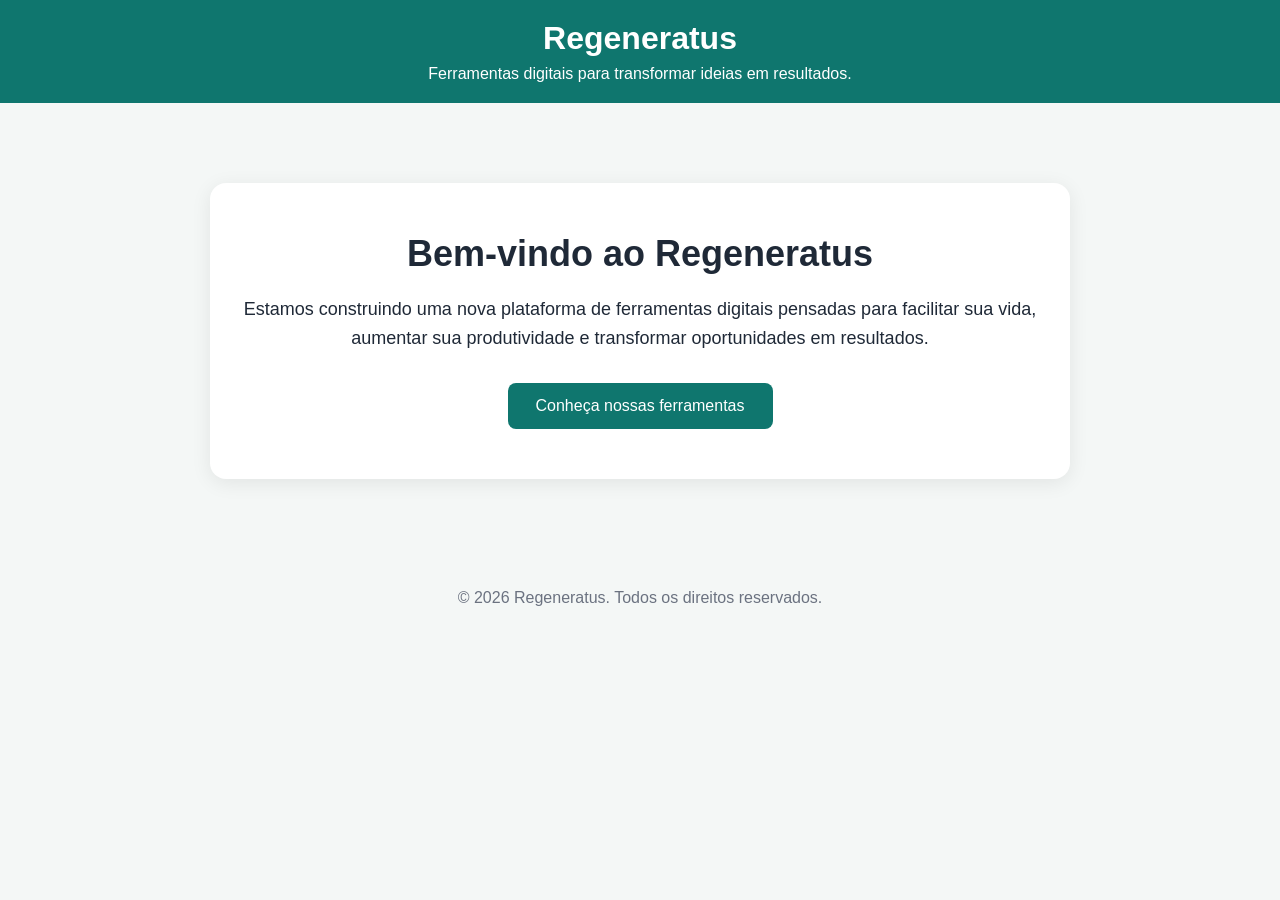
==== index.html @ d8bd9f59 "atualizando style atualizando style" ====
<!DOCTYPE html>
<html lang="pt-BR">
<head>
  <meta charset="UTF-8">
  <meta name="viewport" content="width=device-width, initial-scale=1.0">
  <title>Regeneratus</title>
  <link rel="stylesheet" href="css/style.css">
</head>

<body>
  <header>
    <h1>Regeneratus</h1>
    <p>Ferramentas digitais para transformar ideias em resultados.</p>
  </header>

  <main>
    <section class="hero">
      <h2>Bem-vindo ao Regeneratus</h2>

      <p>
        Estamos construindo uma nova plataforma de ferramentas digitais
        pensadas para facilitar sua vida, aumentar sua produtividade
        e transformar oportunidades em resultados.
      </p>

      <a href="#" class="button">Conheça nossas ferramentas</a>
    </section>
  </main>

  <footer>
    © 2026 Regeneratus. Todos os direitos reservados.
  </footer>
  
  <script src="js/app.js"></script>
</body>
</html>
---- css/style.css ----
* {
      margin: 0;
      padding: 0;
      box-sizing: border-box;
    }

    body {
      font-family: Arial, sans-serif;
      background: #f4f7f6;
      color: #1f2937;
    }

    header {
      background: #0f766e;
      color: white;
      padding: 20px;
      text-align: center;
    }

    header h1 {
      font-size: 32px;
    }

    header p {
      margin-top: 8px;
      font-size: 16px;
    }

    main {
      max-width: 900px;
      margin: 60px auto;
      padding: 20px;
      text-align: center;
    }

    .hero {
      background: white;
      padding: 50px 30px;
      border-radius: 16px;
      box-shadow: 0 4px 20px rgba(0, 0, 0, 0.08);
    }

    .hero h2 {
      font-size: 36px;
      margin-bottom: 20px;
    }

    .hero p {
      font-size: 18px;
      line-height: 1.6;
      margin-bottom: 30px;
    }

    .button {
      display: inline-block;
      background: #0f766e;
      color: white;
      text-decoration: none;
      padding: 14px 28px;
      border-radius: 8px;
      font-size: 16px;
    }

    .button:hover {
      background: #115e59;
    }

    footer {
      text-align: center;
      padding: 30px;
      color: #6b7280;
    }
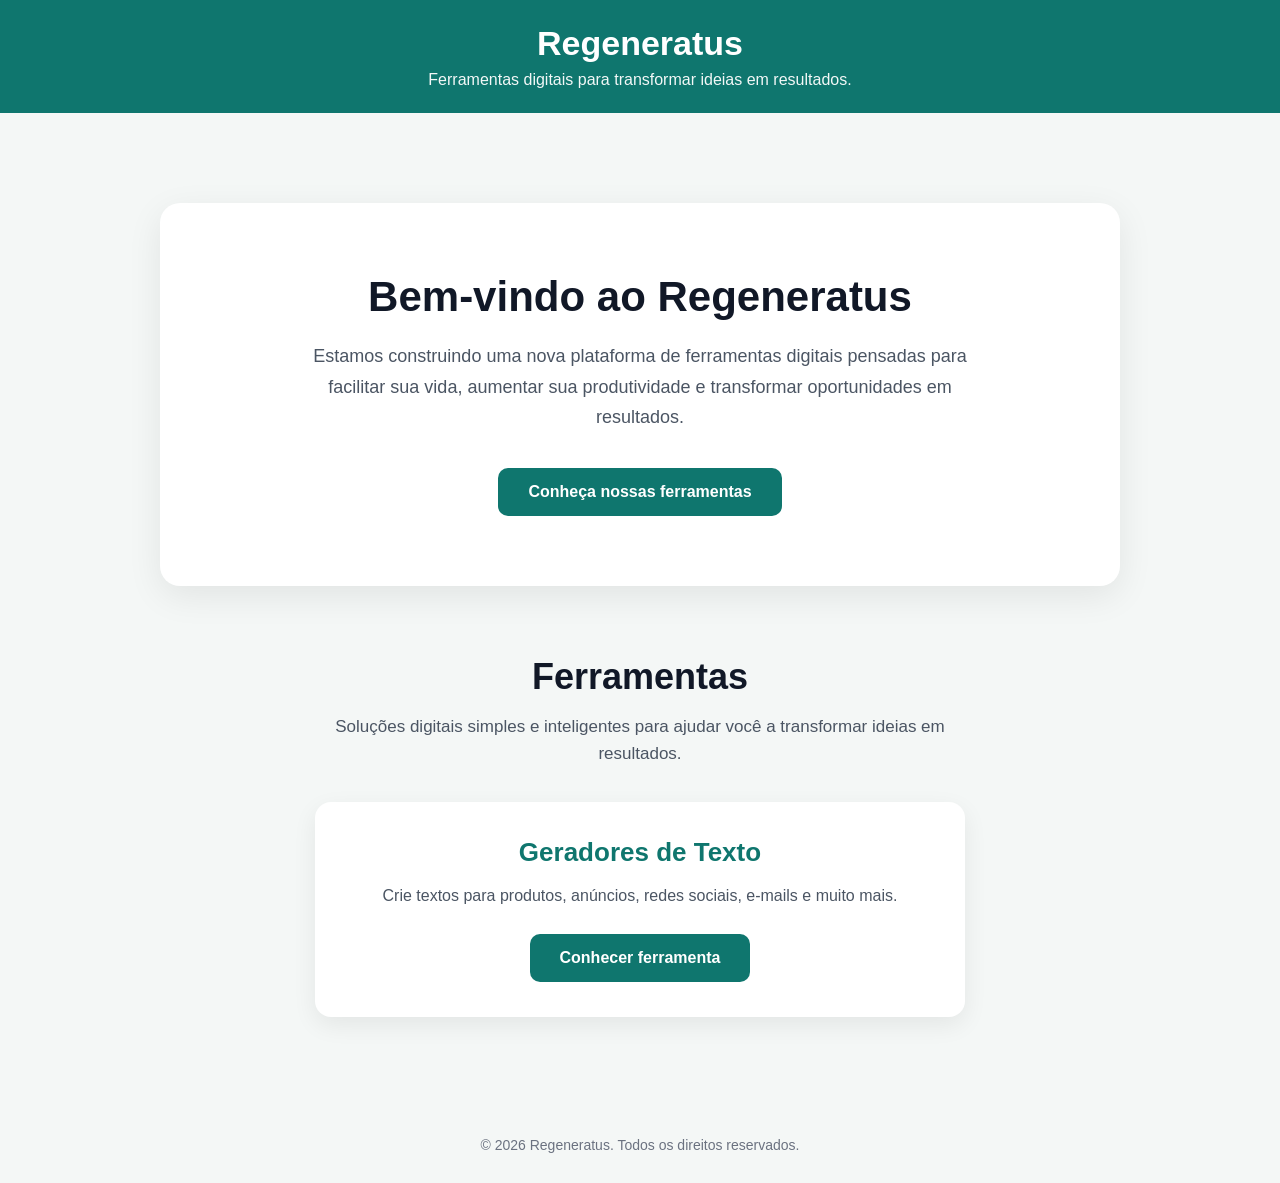
==== commit 45d3759f: "criado sessão ferramentas criado sessão ferramentas" ====
--- a/index.html
+++ b/index.html
@@ -25,6 +25,25 @@
 
       <a href="#" class="button">Conheça nossas ferramentas</a>
     </section>
+    <section class="tools">
+      <h2>Ferramentas</h2>
+
+      <p>
+        Soluções digitais simples e inteligentes para ajudar você
+        a transformar ideias em resultados.
+      </p>
+
+      <div class="tool-card">
+        <h3>Geradores de Texto</h3>
+
+        <p>
+          Crie textos para produtos, anúncios, redes sociais,
+          e-mails e muito mais.
+        </p>
+
+        <a href="#" class="button">Conhecer ferramenta</a>
+      </div>
+</section>
   </main>
 
   <footer>
--- a/css/style.css
+++ b/css/style.css
@@ -1,72 +1,135 @@
-    * {
-      margin: 0;
-      padding: 0;
-      box-sizing: border-box;
-    }
+* {
+  margin: 0;
+  padding: 0;
+  box-sizing: border-box;
+}
 
-    body {
-      font-family: Arial, sans-serif;
-      background: #f4f7f6;
-      color: #1f2937;
-    }
+body {
+  font-family: Arial, Helvetica, sans-serif;
+  background: #f4f7f6;
+  color: #1f2937;
+  min-height: 100vh;
+}
 
-    header {
-      background: #0f766e;
-      color: white;
-      padding: 20px;
-      text-align: center;
-    }
+header {
+  background: #0f766e;
+  color: white;
+  padding: 24px 20px;
+  text-align: center;
+}
 
-    header h1 {
-      font-size: 32px;
-    }
+header h1 {
+  font-size: 34px;
+  margin-bottom: 8px;
+}
 
-    header p {
-      margin-top: 8px;
-      font-size: 16px;
-    }
+header p {
+  font-size: 16px;
+  opacity: 0.95;
+}
 
-    main {
-      max-width: 900px;
-      margin: 60px auto;
-      padding: 20px;
-      text-align: center;
-    }
+main {
+  max-width: 1000px;
+  margin: 70px auto;
+  padding: 20px;
+}
 
-    .hero {
-      background: white;
-      padding: 50px 30px;
-      border-radius: 16px;
-      box-shadow: 0 4px 20px rgba(0, 0, 0, 0.08);
-    }
+.hero {
+  background: white;
+  padding: 70px 40px;
+  border-radius: 20px;
+  text-align: center;
+  box-shadow: 0 10px 35px rgba(0, 0, 0, 0.08);
+}
 
-    .hero h2 {
-      font-size: 36px;
-      margin-bottom: 20px;
-    }
+.hero h2 {
+  font-size: 42px;
+  margin-bottom: 20px;
+  color: #111827;
+}
 
-    .hero p {
-      font-size: 18px;
-      line-height: 1.6;
-      margin-bottom: 30px;
-    }
+.hero p {
+  max-width: 700px;
+  margin: 0 auto 35px;
+  font-size: 18px;
+  line-height: 1.7;
+  color: #4b5563;
+}
 
-    .button {
-      display: inline-block;
-      background: #0f766e;
-      color: white;
-      text-decoration: none;
-      padding: 14px 28px;
-      border-radius: 8px;
-      font-size: 16px;
-    }
+.button {
+  display: inline-block;
+  background: #0f766e;
+  color: white;
+  text-decoration: none;
+  padding: 15px 30px;
+  border-radius: 10px;
+  font-size: 16px;
+  font-weight: bold;
+  transition: 0.2s ease;
+}
 
-    .button:hover {
-      background: #115e59;
-    }
+.button:hover {
+  background: #115e59;
+  transform: translateY(-2px);
+}
 
-    footer {
-      text-align: center;
-      padding: 30px;
-      color: #6b7280;
-    }+footer {
+  text-align: center;
+  padding: 30px 20px;
+  color: #6b7280;
+  font-size: 14px;
+}
+
+@media (max-width: 600px) {
+  .hero {
+    padding: 50px 25px;
+  }
+
+  .hero h2 {
+    font-size: 32px;
+  }
+
+  .hero p {
+    font-size: 16px;
+  }
+}
+
+.tools {
+  margin-top: 70px;
+  text-align: center;
+}
+
+.tools h2 {
+  font-size: 36px;
+  margin-bottom: 15px;
+  color: #111827;
+}
+
+.tools > p {
+  max-width: 650px;
+  margin: 0 auto 35px;
+  font-size: 17px;
+  line-height: 1.6;
+  color: #4b5563;
+}
+
+.tool-card {
+  max-width: 650px;
+  margin: 0 auto;
+  padding: 35px;
+  background: white;
+  border-radius: 16px;
+  box-shadow: 0 8px 25px rgba(0, 0, 0, 0.07);
+}
+
+.tool-card h3 {
+  font-size: 26px;
+  margin-bottom: 15px;
+  color: #0f766e;
+}
+
+.tool-card p {
+  margin-bottom: 25px;
+  line-height: 1.6;
+  color: #4b5563;
+}
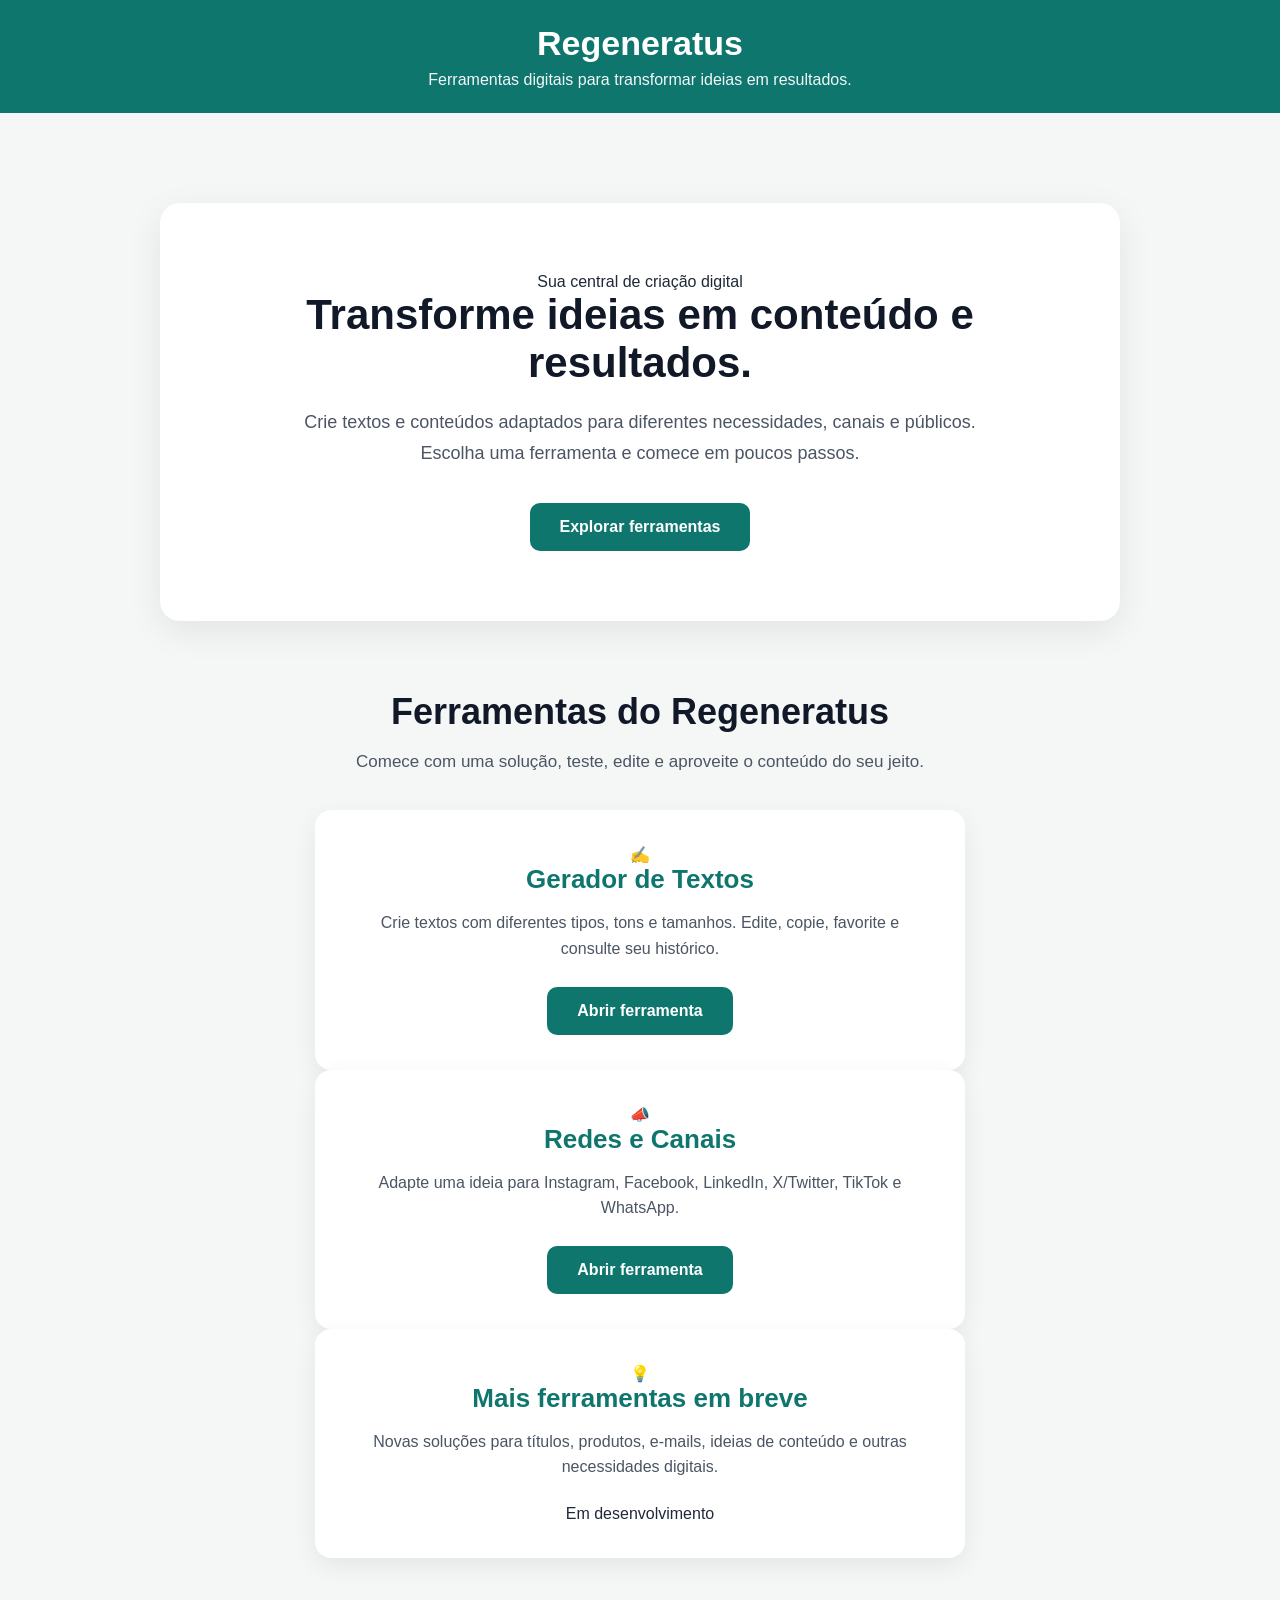
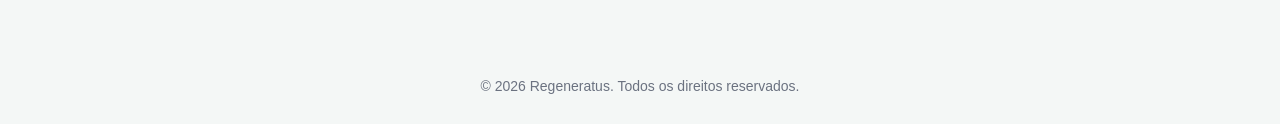
==== commit b18578bb: "Improve Regeneratus home page with tool cards" ====
--- a/index.html
+++ b/index.html
@@ -3,10 +3,9 @@
 <head>
   <meta charset="UTF-8">
   <meta name="viewport" content="width=device-width, initial-scale=1.0">
-  <title>Regeneratus</title>
+  <title>Regeneratus — Ferramentas Digitais</title>
   <link rel="stylesheet" href="css/style.css">
 </head>
-
 <body>
   <header>
     <h1>Regeneratus</h1>
@@ -15,41 +14,46 @@
 
   <main>
     <section class="hero">
-      <h2>Bem-vindo ao Regeneratus</h2>
+      <span class="hero-badge">Sua central de criação digital</span>
+      <h2>Transforme ideias em conteúdo e resultados.</h2>
+      <p>
+        Crie textos e conteúdos adaptados para diferentes necessidades,
+        canais e públicos. Escolha uma ferramenta e comece em poucos passos.
+      </p>
+      <a href="#ferramentas" class="button">Explorar ferramentas</a>
+    </section>
 
-      <p>
-        Estamos construindo uma nova plataforma de ferramentas digitais
-        pensadas para facilitar sua vida, aumentar sua produtividade
-        e transformar oportunidades em resultados.
-      </p>
+    <section class="tools" id="ferramentas">
+      <h2>Ferramentas do Regeneratus</h2>
+      <p>Comece com uma solução, teste, edite e aproveite o conteúdo do seu jeito.</p>
 
-      <a href="#" class="button">Conheça nossas ferramentas</a>
+      <div class="tools-grid">
+        <article class="tool-card">
+          <div class="tool-icon">✍️</div>
+          <h3>Gerador de Textos</h3>
+          <p>Crie textos com diferentes tipos, tons e tamanhos. Edite, copie, favorite e consulte seu histórico.</p>
+          <a href="ferramentas.html" class="button">Abrir ferramenta</a>
+        </article>
+
+        <article class="tool-card">
+          <div class="tool-icon">📣</div>
+          <h3>Redes e Canais</h3>
+          <p>Adapte uma ideia para Instagram, Facebook, LinkedIn, X/Twitter, TikTok e WhatsApp.</p>
+          <a href="redes-canais.html" class="button">Abrir ferramenta</a>
+        </article>
+
+        <article class="tool-card tool-card-coming">
+          <div class="tool-icon">💡</div>
+          <h3>Mais ferramentas em breve</h3>
+          <p>Novas soluções para títulos, produtos, e-mails, ideias de conteúdo e outras necessidades digitais.</p>
+          <span class="coming-soon">Em desenvolvimento</span>
+        </article>
+      </div>
     </section>
-    <section class="tools">
-      <h2>Ferramentas</h2>
-
-      <p>
-        Soluções digitais simples e inteligentes para ajudar você
-        a transformar ideias em resultados.
-      </p>
-
-      <div class="tool-card">
-        <h3>Geradores de Texto</h3>
-
-        <p>
-          Crie textos para produtos, anúncios, redes sociais,
-          e-mails e muito mais.
-        </p>
-
-        <a href="#" class="button">Conhecer ferramenta</a>
-      </div>
-</section>
   </main>
 
   <footer>
     © 2026 Regeneratus. Todos os direitos reservados.
   </footer>
-  
-  <script src="js/app.js"></script>
 </body>
-</html>+</html>
--- a/css/style.css
+++ b/css/style.css
@@ -73,25 +73,17 @@
   transform: translateY(-2px);
 }
 
+.button:disabled {
+  opacity: 0.65;
+  cursor: wait;
+  transform: none;
+}
+
 footer {
   text-align: center;
   padding: 30px 20px;
   color: #6b7280;
   font-size: 14px;
-}
-
-@media (max-width: 600px) {
-  .hero {
-    padding: 50px 25px;
-  }
-
-  .hero h2 {
-    font-size: 32px;
-  }
-
-  .hero p {
-    font-size: 16px;
-  }
 }
 
 .tools {
@@ -132,4 +124,149 @@
   margin-bottom: 25px;
   line-height: 1.6;
   color: #4b5563;
-}+}
+
+.generator {
+  max-width: 750px;
+  margin: 70px auto;
+  padding: 45px;
+  background: white;
+  border-radius: 20px;
+  box-shadow: 0 10px 35px rgba(0, 0, 0, 0.08);
+}
+
+.generator h2 {
+  text-align: center;
+  font-size: 36px;
+  margin-bottom: 12px;
+  color: #111827;
+}
+
+.generator > p {
+  text-align: center;
+  margin-bottom: 35px;
+  color: #4b5563;
+  font-size: 17px;
+}
+
+.generator label {
+  display: block;
+  margin: 20px 0 8px;
+  font-weight: bold;
+  color: #374151;
+}
+
+.generator select,
+.generator textarea {
+  width: 100%;
+  padding: 14px;
+  border: 1px solid #d1d5db;
+  border-radius: 10px;
+  font-family: inherit;
+  font-size: 16px;
+  background: #f9fafb;
+}
+
+.generator select:focus,
+.generator textarea:focus {
+  outline: none;
+  border-color: #0f766e;
+  box-shadow: 0 0 0 3px rgba(15, 118, 110, 0.1);
+}
+
+.generator textarea {
+  resize: vertical;
+  min-height: 130px;
+}
+
+.generator .button {
+  width: 100%;
+  border: none;
+  cursor: pointer;
+  margin-top: 25px;
+}
+
+.result {
+  margin-top: 35px;
+}
+
+.result-card {
+  padding: 28px;
+  background: #f0fdfa;
+  border: 1px solid #ccfbf1;
+  border-left: 5px solid #0f766e;
+  border-radius: 14px;
+  box-shadow: 0 6px 18px rgba(0, 0, 0, 0.05);
+}
+
+.result-card h3 {
+  margin-bottom: 18px;
+  color: #0f766e;
+  font-size: 22px;
+}
+
+.result-card p {
+  line-height: 1.6;
+  color: #4b5563;
+}
+
+.generated-text {
+  padding: 22px;
+  background: white;
+  border: 1px solid #e5e7eb;
+  border-radius: 10px;
+  color: #1f2937;
+  line-height: 1.8;
+  white-space: pre-wrap;
+  text-align: left;
+  box-shadow: inset 0 1px 2px rgba(0, 0, 0, 0.03);
+}
+
+.result-actions {
+  display: flex;
+  gap: 12px;
+  margin-top: 18px;
+}
+
+.result-actions .button {
+  flex: 1;
+  width: auto;
+  margin-top: 0;
+}
+
+.secondary-button {
+  background: white;
+  color: #0f766e;
+  border: 1px solid #0f766e !important;
+}
+
+.secondary-button:hover {
+  background: #f0fdfa;
+}
+
+@media (max-width: 600px) {
+  .hero {
+    padding: 50px 25px;
+  }
+
+  .hero h2 {
+    font-size: 32px;
+  }
+
+  .hero p {
+    font-size: 16px;
+  }
+
+  .generator {
+    padding: 30px 20px;
+    margin: 40px auto;
+  }
+
+  .generator h2 {
+    font-size: 30px;
+  }
+
+  .result-actions {
+    flex-direction: column;
+  }
+}
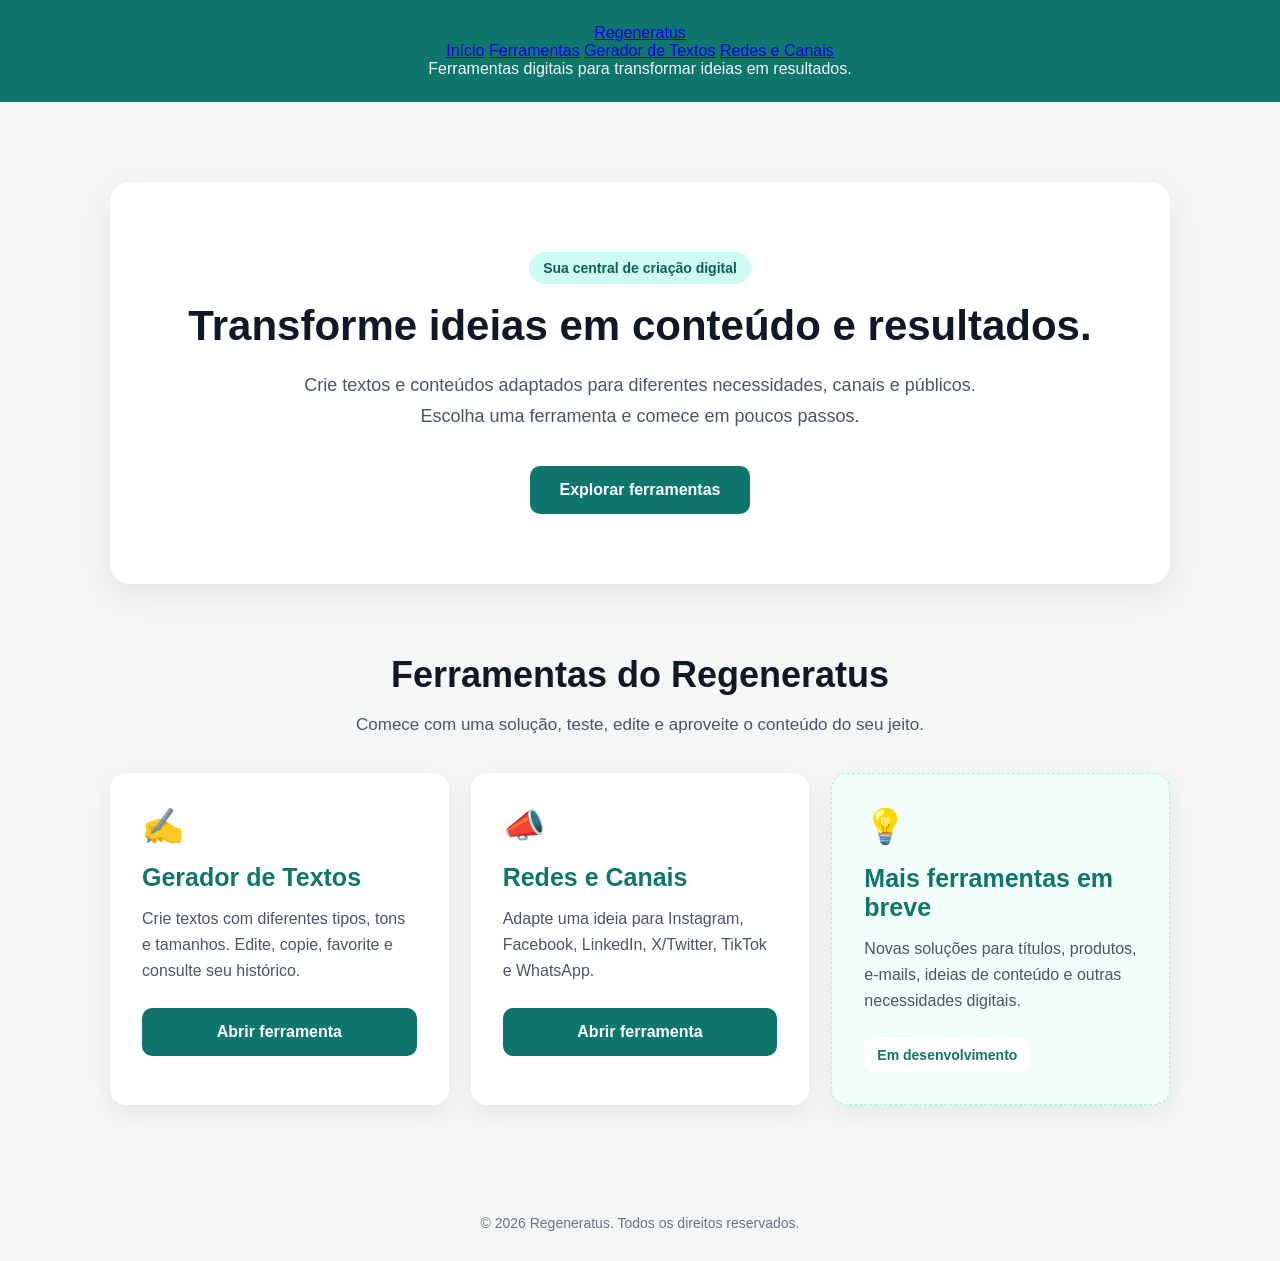
==== commit c5c16020: "Add consistent navigation to homepage" ====
--- a/index.html
+++ b/index.html
@@ -8,7 +8,15 @@
 </head>
 <body>
   <header>
-    <h1>Regeneratus</h1>
+    <div class="site-nav">
+      <a class="brand" href="index.html">Regeneratus</a>
+      <nav aria-label="Navegação principal">
+        <a href="index.html">Início</a>
+        <a href="index.html#ferramentas">Ferramentas</a>
+        <a href="ferramentas.html">Gerador de Textos</a>
+        <a href="redes-canais.html">Redes e Canais</a>
+      </nav>
+    </div>
     <p>Ferramentas digitais para transformar ideias em resultados.</p>
   </header>
 
@@ -16,17 +24,13 @@
     <section class="hero">
       <span class="hero-badge">Sua central de criação digital</span>
       <h2>Transforme ideias em conteúdo e resultados.</h2>
-      <p>
-        Crie textos e conteúdos adaptados para diferentes necessidades,
-        canais e públicos. Escolha uma ferramenta e comece em poucos passos.
-      </p>
+      <p>Crie textos e conteúdos adaptados para diferentes necessidades, canais e públicos. Escolha uma ferramenta e comece em poucos passos.</p>
       <a href="#ferramentas" class="button">Explorar ferramentas</a>
     </section>
 
     <section class="tools" id="ferramentas">
       <h2>Ferramentas do Regeneratus</h2>
       <p>Comece com uma solução, teste, edite e aproveite o conteúdo do seu jeito.</p>
-
       <div class="tools-grid">
         <article class="tool-card">
           <div class="tool-icon">✍️</div>
@@ -34,14 +38,12 @@
           <p>Crie textos com diferentes tipos, tons e tamanhos. Edite, copie, favorite e consulte seu histórico.</p>
           <a href="ferramentas.html" class="button">Abrir ferramenta</a>
         </article>
-
         <article class="tool-card">
           <div class="tool-icon">📣</div>
           <h3>Redes e Canais</h3>
           <p>Adapte uma ideia para Instagram, Facebook, LinkedIn, X/Twitter, TikTok e WhatsApp.</p>
           <a href="redes-canais.html" class="button">Abrir ferramenta</a>
         </article>
-
         <article class="tool-card tool-card-coming">
           <div class="tool-icon">💡</div>
           <h3>Mais ferramentas em breve</h3>
@@ -52,8 +54,6 @@
     </section>
   </main>
 
-  <footer>
-    © 2026 Regeneratus. Todos os direitos reservados.
-  </footer>
+  <footer>© 2026 Regeneratus. Todos os direitos reservados.</footer>
 </body>
 </html>
--- a/css/style.css
+++ b/css/style.css
@@ -1,272 +1,67 @@
-* {
-  margin: 0;
-  padding: 0;
-  box-sizing: border-box;
-}
+* { margin: 0; padding: 0; box-sizing: border-box; }
 
-body {
-  font-family: Arial, Helvetica, sans-serif;
-  background: #f4f7f6;
-  color: #1f2937;
-  min-height: 100vh;
-}
+body { font-family: Arial, Helvetica, sans-serif; background: #f4f7f6; color: #1f2937; min-height: 100vh; }
 
-header {
-  background: #0f766e;
-  color: white;
-  padding: 24px 20px;
-  text-align: center;
-}
+header { background: #0f766e; color: white; padding: 24px 20px; text-align: center; }
+header h1 { font-size: 34px; margin-bottom: 8px; }
+header p { font-size: 16px; opacity: 0.95; }
 
-header h1 {
-  font-size: 34px;
-  margin-bottom: 8px;
-}
+main { max-width: 1100px; margin: 60px auto; padding: 20px; }
 
-header p {
-  font-size: 16px;
-  opacity: 0.95;
-}
+.hero { background: white; padding: 70px 40px; border-radius: 20px; text-align: center; box-shadow: 0 10px 35px rgba(0,0,0,.08); }
+.hero-badge { display: inline-block; margin-bottom: 18px; padding: 8px 14px; border-radius: 999px; background: #ccfbf1; color: #115e59; font-size: 14px; font-weight: bold; }
+.hero h2 { font-size: 42px; margin-bottom: 20px; color: #111827; }
+.hero p { max-width: 700px; margin: 0 auto 35px; font-size: 18px; line-height: 1.7; color: #4b5563; }
 
-main {
-  max-width: 1000px;
-  margin: 70px auto;
-  padding: 20px;
-}
+.button { display: inline-block; background: #0f766e; color: white; text-decoration: none; padding: 15px 30px; border-radius: 10px; font-size: 16px; font-weight: bold; transition: .2s ease; }
+.button:hover { background: #115e59; transform: translateY(-2px); }
+.button:disabled { opacity: .65; cursor: wait; transform: none; }
 
-.hero {
-  background: white;
-  padding: 70px 40px;
-  border-radius: 20px;
-  text-align: center;
-  box-shadow: 0 10px 35px rgba(0, 0, 0, 0.08);
-}
+.tools { margin-top: 70px; text-align: center; }
+.tools h2 { font-size: 36px; margin-bottom: 15px; color: #111827; }
+.tools > p { max-width: 650px; margin: 0 auto 35px; font-size: 17px; line-height: 1.6; color: #4b5563; }
+.tools-grid { display: grid; grid-template-columns: repeat(3, 1fr); gap: 22px; text-align: left; }
 
-.hero h2 {
-  font-size: 42px;
-  margin-bottom: 20px;
-  color: #111827;
-}
+.tool-card { padding: 32px; background: white; border-radius: 16px; box-shadow: 0 8px 25px rgba(0,0,0,.07); }
+.tool-card h3 { font-size: 25px; margin-bottom: 14px; color: #0f766e; }
+.tool-card p { margin-bottom: 25px; line-height: 1.6; color: #4b5563; }
+.tool-icon { font-size: 34px; margin-bottom: 18px; }
+.tool-card .button { width: 100%; text-align: center; }
+.tool-card-coming { border: 1px dashed #99f6e4; background: #f0fdfa; }
+.coming-soon { display: inline-block; padding: 9px 13px; border-radius: 8px; background: white; color: #0f766e; font-weight: bold; font-size: 14px; }
 
-.hero p {
-  max-width: 700px;
-  margin: 0 auto 35px;
-  font-size: 18px;
-  line-height: 1.7;
-  color: #4b5563;
-}
+.generator { max-width: 750px; margin: 70px auto; padding: 45px; background: white; border-radius: 20px; box-shadow: 0 10px 35px rgba(0,0,0,.08); }
+.generator h2 { text-align: center; font-size: 36px; margin-bottom: 12px; color: #111827; }
+.generator > p { text-align: center; margin-bottom: 35px; color: #4b5563; font-size: 17px; }
+.generator label { display: block; margin: 20px 0 8px; font-weight: bold; color: #374151; }
+.generator select, .generator textarea { width: 100%; padding: 14px; border: 1px solid #d1d5db; border-radius: 10px; font-family: inherit; font-size: 16px; background: #f9fafb; }
+.generator select:focus, .generator textarea:focus { outline: none; border-color: #0f766e; box-shadow: 0 0 0 3px rgba(15,118,110,.1); }
+.generator textarea { resize: vertical; min-height: 130px; }
+.generator .button { width: 100%; border: none; cursor: pointer; margin-top: 25px; }
+.result { margin-top: 35px; }
+.result-card { padding: 28px; background: #f0fdfa; border: 1px solid #ccfbf1; border-left: 5px solid #0f766e; border-radius: 14px; box-shadow: 0 6px 18px rgba(0,0,0,.05); }
+.result-card h3 { margin-bottom: 18px; color: #0f766e; font-size: 22px; }
+.result-card p { line-height: 1.6; color: #4b5563; }
+.generated-text { padding: 22px; background: white; border: 1px solid #e5e7eb; border-radius: 10px; color: #1f2937; line-height: 1.8; white-space: pre-wrap; text-align: left; box-shadow: inset 0 1px 2px rgba(0,0,0,.03); }
+.result-actions { display: flex; gap: 12px; margin-top: 18px; }
+.result-actions .button { flex: 1; width: auto; margin-top: 0; }
+.secondary-button { background: white; color: #0f766e; border: 1px solid #0f766e !important; }
+.secondary-button:hover { background: #f0fdfa; }
 
-.button {
-  display: inline-block;
-  background: #0f766e;
-  color: white;
-  text-decoration: none;
-  padding: 15px 30px;
-  border-radius: 10px;
-  font-size: 16px;
-  font-weight: bold;
-  transition: 0.2s ease;
-}
+.history { margin-top: 35px; }
+.history-header { display: flex; align-items: center; justify-content: space-between; gap: 20px; margin-bottom: 18px; }
+.history-header h3 { margin-bottom: 5px; }
+.history-header p { margin: 0; }
+.history-clear { border: 1px solid #d1d5db; background: white; color: #374151; padding: 10px 14px; border-radius: 8px; cursor: pointer; font-weight: bold; }
+.history-list { display: grid; gap: 14px; }
+.history-item { padding: 20px; background: white; border: 1px solid #e5e7eb; border-radius: 12px; text-align: left; }
+.history-item-info { display: flex; justify-content: space-between; gap: 15px; margin-bottom: 10px; }
+.history-item-info small { color: #6b7280; }
+.history-item p { line-height: 1.6; white-space: pre-wrap; }
+.history-actions { display: flex; gap: 10px; margin-top: 14px; }
+.history-actions button { border: 1px solid #0f766e; background: white; color: #0f766e; padding: 8px 12px; border-radius: 8px; cursor: pointer; font-weight: bold; }
 
-.button:hover {
-  background: #115e59;
-  transform: translateY(-2px);
-}
+footer { text-align: center; padding: 30px 20px; color: #6b7280; font-size: 14px; }
 
-.button:disabled {
-  opacity: 0.65;
-  cursor: wait;
-  transform: none;
-}
-
-footer {
-  text-align: center;
-  padding: 30px 20px;
-  color: #6b7280;
-  font-size: 14px;
-}
-
-.tools {
-  margin-top: 70px;
-  text-align: center;
-}
-
-.tools h2 {
-  font-size: 36px;
-  margin-bottom: 15px;
-  color: #111827;
-}
-
-.tools > p {
-  max-width: 650px;
-  margin: 0 auto 35px;
-  font-size: 17px;
-  line-height: 1.6;
-  color: #4b5563;
-}
-
-.tool-card {
-  max-width: 650px;
-  margin: 0 auto;
-  padding: 35px;
-  background: white;
-  border-radius: 16px;
-  box-shadow: 0 8px 25px rgba(0, 0, 0, 0.07);
-}
-
-.tool-card h3 {
-  font-size: 26px;
-  margin-bottom: 15px;
-  color: #0f766e;
-}
-
-.tool-card p {
-  margin-bottom: 25px;
-  line-height: 1.6;
-  color: #4b5563;
-}
-
-.generator {
-  max-width: 750px;
-  margin: 70px auto;
-  padding: 45px;
-  background: white;
-  border-radius: 20px;
-  box-shadow: 0 10px 35px rgba(0, 0, 0, 0.08);
-}
-
-.generator h2 {
-  text-align: center;
-  font-size: 36px;
-  margin-bottom: 12px;
-  color: #111827;
-}
-
-.generator > p {
-  text-align: center;
-  margin-bottom: 35px;
-  color: #4b5563;
-  font-size: 17px;
-}
-
-.generator label {
-  display: block;
-  margin: 20px 0 8px;
-  font-weight: bold;
-  color: #374151;
-}
-
-.generator select,
-.generator textarea {
-  width: 100%;
-  padding: 14px;
-  border: 1px solid #d1d5db;
-  border-radius: 10px;
-  font-family: inherit;
-  font-size: 16px;
-  background: #f9fafb;
-}
-
-.generator select:focus,
-.generator textarea:focus {
-  outline: none;
-  border-color: #0f766e;
-  box-shadow: 0 0 0 3px rgba(15, 118, 110, 0.1);
-}
-
-.generator textarea {
-  resize: vertical;
-  min-height: 130px;
-}
-
-.generator .button {
-  width: 100%;
-  border: none;
-  cursor: pointer;
-  margin-top: 25px;
-}
-
-.result {
-  margin-top: 35px;
-}
-
-.result-card {
-  padding: 28px;
-  background: #f0fdfa;
-  border: 1px solid #ccfbf1;
-  border-left: 5px solid #0f766e;
-  border-radius: 14px;
-  box-shadow: 0 6px 18px rgba(0, 0, 0, 0.05);
-}
-
-.result-card h3 {
-  margin-bottom: 18px;
-  color: #0f766e;
-  font-size: 22px;
-}
-
-.result-card p {
-  line-height: 1.6;
-  color: #4b5563;
-}
-
-.generated-text {
-  padding: 22px;
-  background: white;
-  border: 1px solid #e5e7eb;
-  border-radius: 10px;
-  color: #1f2937;
-  line-height: 1.8;
-  white-space: pre-wrap;
-  text-align: left;
-  box-shadow: inset 0 1px 2px rgba(0, 0, 0, 0.03);
-}
-
-.result-actions {
-  display: flex;
-  gap: 12px;
-  margin-top: 18px;
-}
-
-.result-actions .button {
-  flex: 1;
-  width: auto;
-  margin-top: 0;
-}
-
-.secondary-button {
-  background: white;
-  color: #0f766e;
-  border: 1px solid #0f766e !important;
-}
-
-.secondary-button:hover {
-  background: #f0fdfa;
-}
-
-@media (max-width: 600px) {
-  .hero {
-    padding: 50px 25px;
-  }
-
-  .hero h2 {
-    font-size: 32px;
-  }
-
-  .hero p {
-    font-size: 16px;
-  }
-
-  .generator {
-    padding: 30px 20px;
-    margin: 40px auto;
-  }
-
-  .generator h2 {
-    font-size: 30px;
-  }
-
-  .result-actions {
-    flex-direction: column;
-  }
-}
+@media (max-width: 800px) { .tools-grid { grid-template-columns: 1fr; } }
+@media (max-width: 600px) { .hero { padding: 50px 25px; } .hero h2 { font-size: 32px; } .hero p { font-size: 16px; } .generator { padding: 30px 20px; margin: 40px auto; } .generator h2 { font-size: 30px; } .result-actions, .history-actions, .history-header { flex-direction: column; align-items: stretch; } }
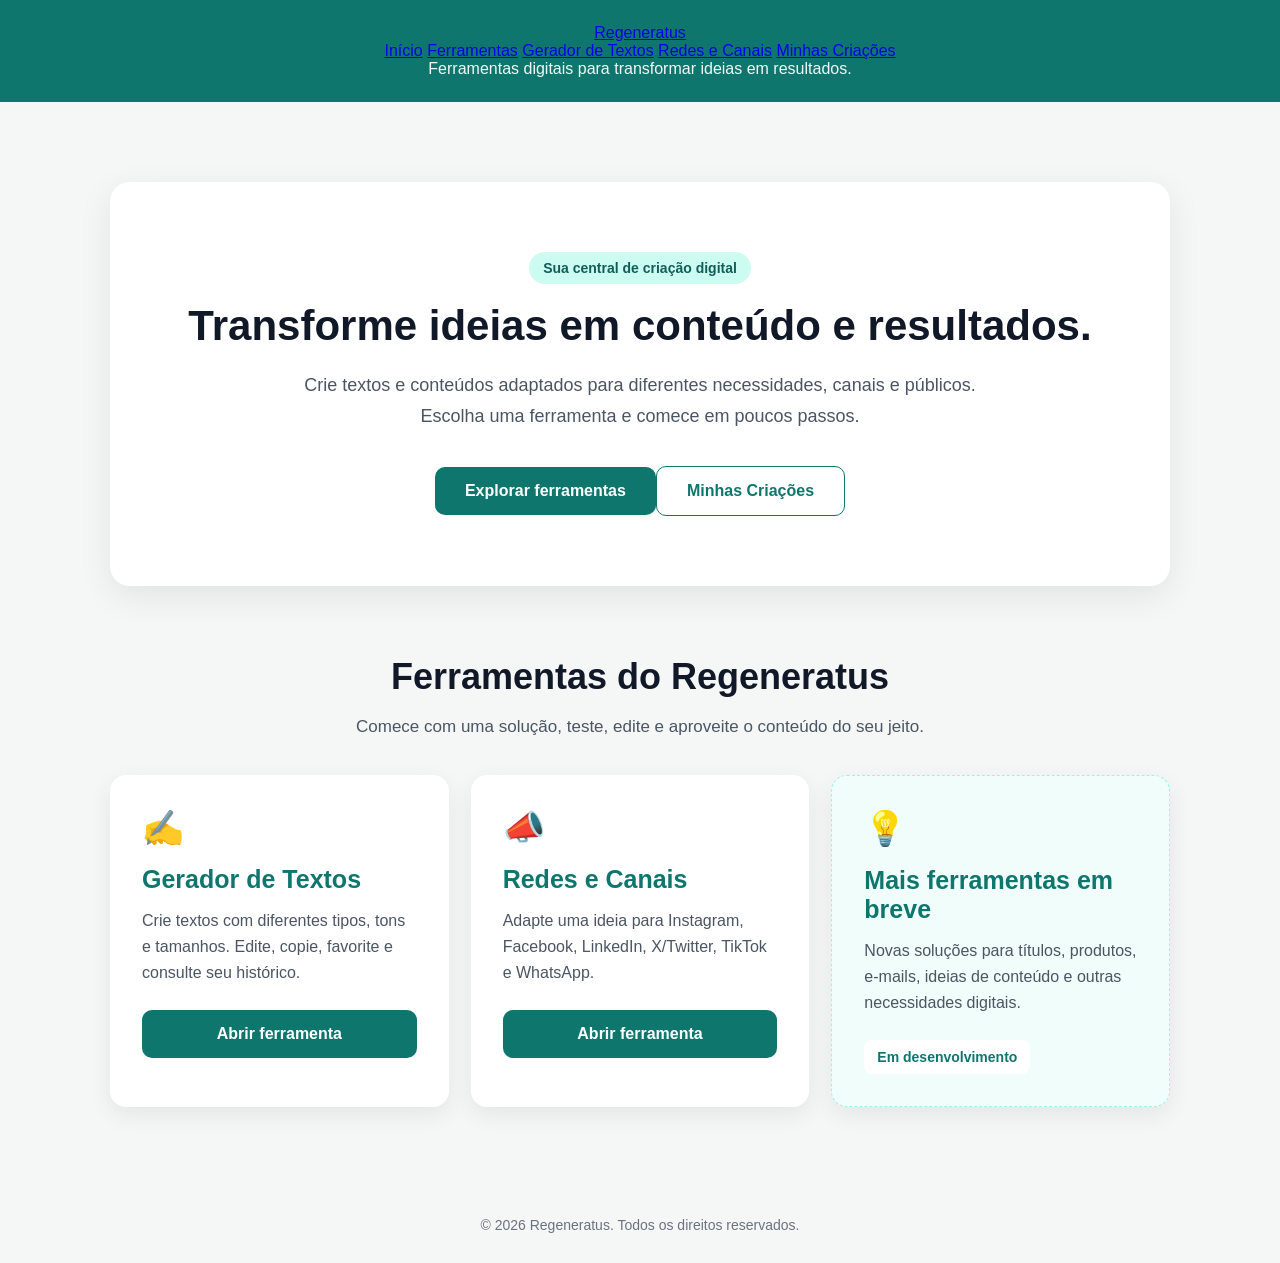
==== commit cbeb4fdd: "Add Minhas Criações to homepage" ====
--- a/index.html
+++ b/index.html
@@ -15,6 +15,7 @@
         <a href="index.html#ferramentas">Ferramentas</a>
         <a href="ferramentas.html">Gerador de Textos</a>
         <a href="redes-canais.html">Redes e Canais</a>
+        <a href="minhas-criacoes.html">Minhas Criações</a>
       </nav>
     </div>
     <p>Ferramentas digitais para transformar ideias em resultados.</p>
@@ -25,31 +26,16 @@
       <span class="hero-badge">Sua central de criação digital</span>
       <h2>Transforme ideias em conteúdo e resultados.</h2>
       <p>Crie textos e conteúdos adaptados para diferentes necessidades, canais e públicos. Escolha uma ferramenta e comece em poucos passos.</p>
-      <a href="#ferramentas" class="button">Explorar ferramentas</a>
+      <div class="hero-actions"><a href="#ferramentas" class="button">Explorar ferramentas</a><a href="minhas-criacoes.html" class="button secondary-button">Minhas Criações</a></div>
     </section>
 
     <section class="tools" id="ferramentas">
       <h2>Ferramentas do Regeneratus</h2>
       <p>Comece com uma solução, teste, edite e aproveite o conteúdo do seu jeito.</p>
       <div class="tools-grid">
-        <article class="tool-card">
-          <div class="tool-icon">✍️</div>
-          <h3>Gerador de Textos</h3>
-          <p>Crie textos com diferentes tipos, tons e tamanhos. Edite, copie, favorite e consulte seu histórico.</p>
-          <a href="ferramentas.html" class="button">Abrir ferramenta</a>
-        </article>
-        <article class="tool-card">
-          <div class="tool-icon">📣</div>
-          <h3>Redes e Canais</h3>
-          <p>Adapte uma ideia para Instagram, Facebook, LinkedIn, X/Twitter, TikTok e WhatsApp.</p>
-          <a href="redes-canais.html" class="button">Abrir ferramenta</a>
-        </article>
-        <article class="tool-card tool-card-coming">
-          <div class="tool-icon">💡</div>
-          <h3>Mais ferramentas em breve</h3>
-          <p>Novas soluções para títulos, produtos, e-mails, ideias de conteúdo e outras necessidades digitais.</p>
-          <span class="coming-soon">Em desenvolvimento</span>
-        </article>
+        <article class="tool-card"><div class="tool-icon">✍️</div><h3>Gerador de Textos</h3><p>Crie textos com diferentes tipos, tons e tamanhos. Edite, copie, favorite e consulte seu histórico.</p><a href="ferramentas.html" class="button">Abrir ferramenta</a></article>
+        <article class="tool-card"><div class="tool-icon">📣</div><h3>Redes e Canais</h3><p>Adapte uma ideia para Instagram, Facebook, LinkedIn, X/Twitter, TikTok e WhatsApp.</p><a href="redes-canais.html" class="button">Abrir ferramenta</a></article>
+        <article class="tool-card tool-card-coming"><div class="tool-icon">💡</div><h3>Mais ferramentas em breve</h3><p>Novas soluções para títulos, produtos, e-mails, ideias de conteúdo e outras necessidades digitais.</p><span class="coming-soon">Em desenvolvimento</span></article>
       </div>
     </section>
   </main>
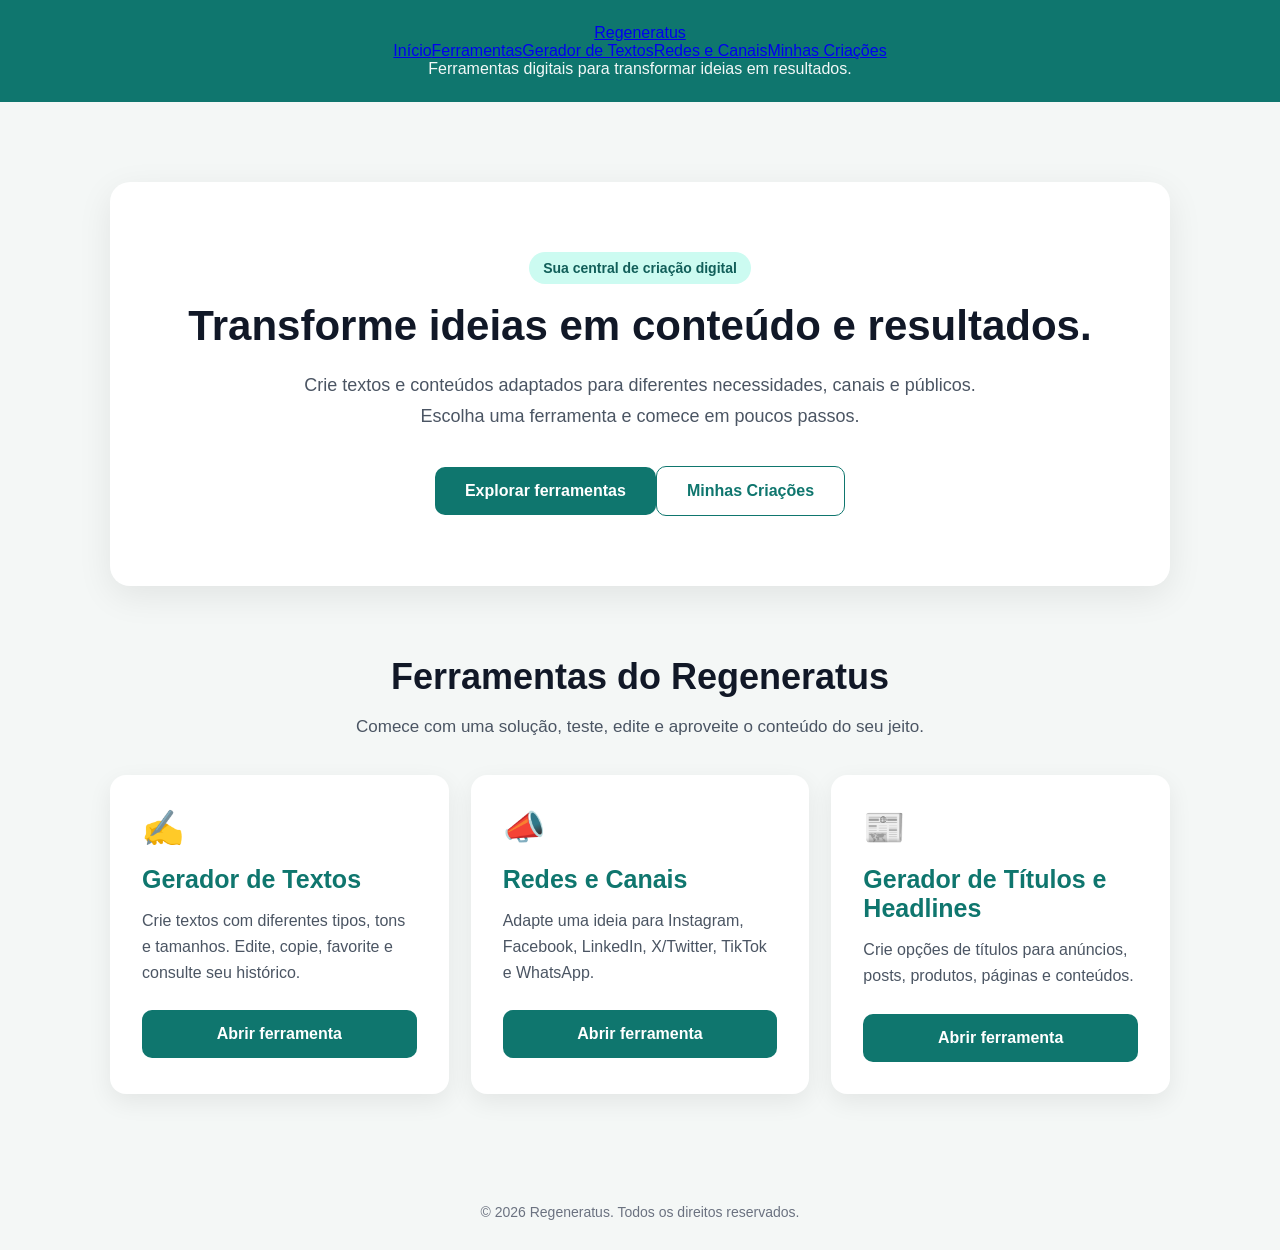
==== commit e93d3391: "Add titles generator to tools catalog" ====
--- a/index.html
+++ b/index.html
@@ -11,35 +11,19 @@
     <div class="site-nav">
       <a class="brand" href="index.html">Regeneratus</a>
       <nav aria-label="Navegação principal">
-        <a href="index.html">Início</a>
-        <a href="index.html#ferramentas">Ferramentas</a>
-        <a href="ferramentas.html">Gerador de Textos</a>
-        <a href="redes-canais.html">Redes e Canais</a>
-        <a href="minhas-criacoes.html">Minhas Criações</a>
+        <a href="index.html">Início</a><a href="index.html#ferramentas">Ferramentas</a><a href="ferramentas.html">Gerador de Textos</a><a href="redes-canais.html">Redes e Canais</a><a href="minhas-criacoes.html">Minhas Criações</a>
       </nav>
     </div>
     <p>Ferramentas digitais para transformar ideias em resultados.</p>
   </header>
-
   <main>
-    <section class="hero">
-      <span class="hero-badge">Sua central de criação digital</span>
-      <h2>Transforme ideias em conteúdo e resultados.</h2>
-      <p>Crie textos e conteúdos adaptados para diferentes necessidades, canais e públicos. Escolha uma ferramenta e comece em poucos passos.</p>
-      <div class="hero-actions"><a href="#ferramentas" class="button">Explorar ferramentas</a><a href="minhas-criacoes.html" class="button secondary-button">Minhas Criações</a></div>
-    </section>
-
-    <section class="tools" id="ferramentas">
-      <h2>Ferramentas do Regeneratus</h2>
-      <p>Comece com uma solução, teste, edite e aproveite o conteúdo do seu jeito.</p>
-      <div class="tools-grid">
-        <article class="tool-card"><div class="tool-icon">✍️</div><h3>Gerador de Textos</h3><p>Crie textos com diferentes tipos, tons e tamanhos. Edite, copie, favorite e consulte seu histórico.</p><a href="ferramentas.html" class="button">Abrir ferramenta</a></article>
-        <article class="tool-card"><div class="tool-icon">📣</div><h3>Redes e Canais</h3><p>Adapte uma ideia para Instagram, Facebook, LinkedIn, X/Twitter, TikTok e WhatsApp.</p><a href="redes-canais.html" class="button">Abrir ferramenta</a></article>
-        <article class="tool-card tool-card-coming"><div class="tool-icon">💡</div><h3>Mais ferramentas em breve</h3><p>Novas soluções para títulos, produtos, e-mails, ideias de conteúdo e outras necessidades digitais.</p><span class="coming-soon">Em desenvolvimento</span></article>
-      </div>
-    </section>
+    <section class="hero"><span class="hero-badge">Sua central de criação digital</span><h2>Transforme ideias em conteúdo e resultados.</h2><p>Crie textos e conteúdos adaptados para diferentes necessidades, canais e públicos. Escolha uma ferramenta e comece em poucos passos.</p><div class="hero-actions"><a href="#ferramentas" class="button">Explorar ferramentas</a><a href="minhas-criacoes.html" class="button secondary-button">Minhas Criações</a></div></section>
+    <section class="tools" id="ferramentas"><h2>Ferramentas do Regeneratus</h2><p>Comece com uma solução, teste, edite e aproveite o conteúdo do seu jeito.</p><div class="tools-grid">
+      <article class="tool-card"><div class="tool-icon">✍️</div><h3>Gerador de Textos</h3><p>Crie textos com diferentes tipos, tons e tamanhos. Edite, copie, favorite e consulte seu histórico.</p><a href="ferramentas.html" class="button">Abrir ferramenta</a></article>
+      <article class="tool-card"><div class="tool-icon">📣</div><h3>Redes e Canais</h3><p>Adapte uma ideia para Instagram, Facebook, LinkedIn, X/Twitter, TikTok e WhatsApp.</p><a href="redes-canais.html" class="button">Abrir ferramenta</a></article>
+      <article class="tool-card"><div class="tool-icon">📰</div><h3>Gerador de Títulos e Headlines</h3><p>Crie opções de títulos para anúncios, posts, produtos, páginas e conteúdos.</p><a href="titulos.html" class="button">Abrir ferramenta</a></article>
+    </div></section>
   </main>
-
   <footer>© 2026 Regeneratus. Todos os direitos reservados.</footer>
 </body>
 </html>
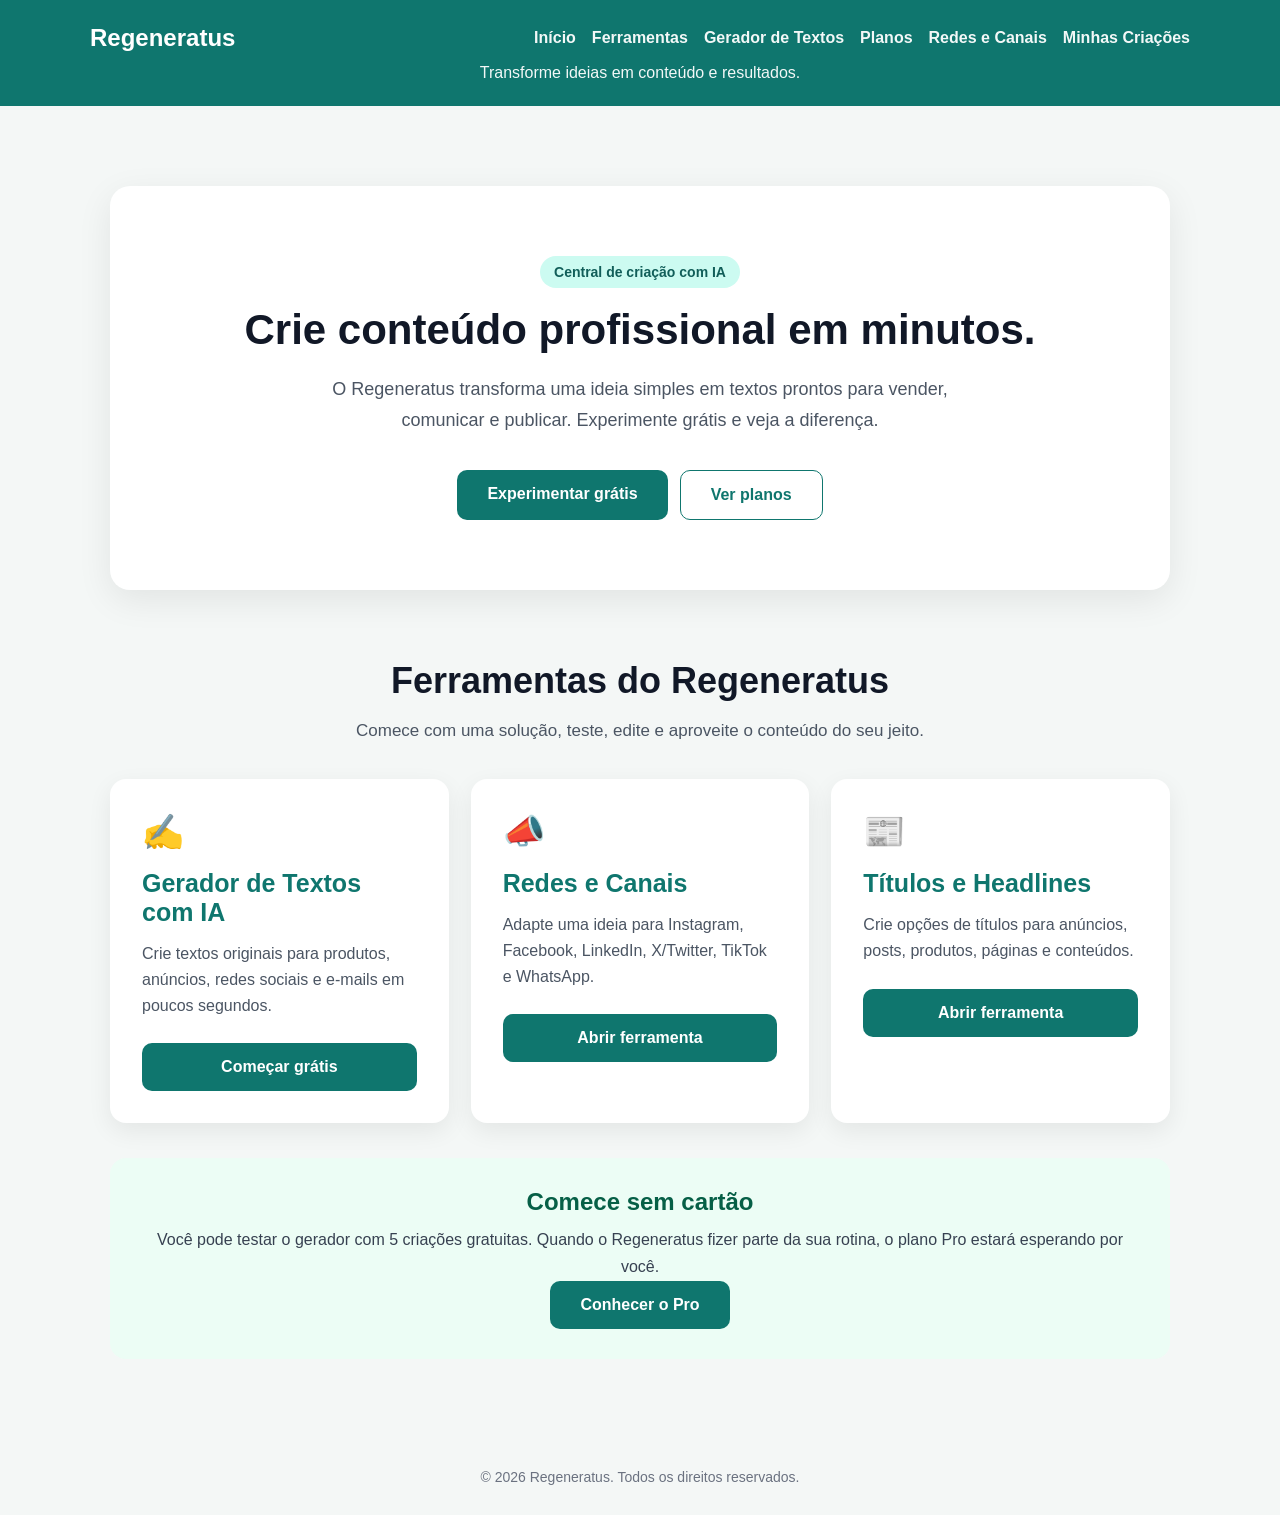
==== commit 5397db8d: "feat: convert homepage to revenue focused landing" ====
--- a/index.html
+++ b/index.html
@@ -3,7 +3,7 @@
 <head>
   <meta charset="UTF-8">
   <meta name="viewport" content="width=device-width, initial-scale=1.0">
-  <title>Regeneratus — Ferramentas Digitais</title>
+  <title>Regeneratus — Conteúdo com IA</title>
   <link rel="stylesheet" href="css/style.css">
 </head>
 <body>
@@ -11,18 +11,24 @@
     <div class="site-nav">
       <a class="brand" href="index.html">Regeneratus</a>
       <nav aria-label="Navegação principal">
-        <a href="index.html">Início</a><a href="index.html#ferramentas">Ferramentas</a><a href="ferramentas.html">Gerador de Textos</a><a href="redes-canais.html">Redes e Canais</a><a href="minhas-criacoes.html">Minhas Criações</a>
+        <a href="index.html">Início</a><a href="index.html#ferramentas">Ferramentas</a><a href="ferramentas.html">Gerador de Textos</a><a href="precos.html">Planos</a><a href="redes-canais.html">Redes e Canais</a><a href="minhas-criacoes.html">Minhas Criações</a>
       </nav>
     </div>
-    <p>Ferramentas digitais para transformar ideias em resultados.</p>
+    <p>Transforme ideias em conteúdo e resultados.</p>
   </header>
   <main>
-    <section class="hero"><span class="hero-badge">Sua central de criação digital</span><h2>Transforme ideias em conteúdo e resultados.</h2><p>Crie textos e conteúdos adaptados para diferentes necessidades, canais e públicos. Escolha uma ferramenta e comece em poucos passos.</p><div class="hero-actions"><a href="#ferramentas" class="button">Explorar ferramentas</a><a href="minhas-criacoes.html" class="button secondary-button">Minhas Criações</a></div></section>
+    <section class="hero">
+      <span class="hero-badge">Central de criação com IA</span>
+      <h2>Crie conteúdo profissional em minutos.</h2>
+      <p>O Regeneratus transforma uma ideia simples em textos prontos para vender, comunicar e publicar. Experimente grátis e veja a diferença.</p>
+      <div class="hero-actions"><a href="ferramentas.html" class="button">Experimentar grátis</a><a href="precos.html" class="button secondary-button">Ver planos</a></div>
+    </section>
     <section class="tools" id="ferramentas"><h2>Ferramentas do Regeneratus</h2><p>Comece com uma solução, teste, edite e aproveite o conteúdo do seu jeito.</p><div class="tools-grid">
-      <article class="tool-card"><div class="tool-icon">✍️</div><h3>Gerador de Textos</h3><p>Crie textos com diferentes tipos, tons e tamanhos. Edite, copie, favorite e consulte seu histórico.</p><a href="ferramentas.html" class="button">Abrir ferramenta</a></article>
+      <article class="tool-card"><div class="tool-icon">✍️</div><h3>Gerador de Textos com IA</h3><p>Crie textos originais para produtos, anúncios, redes sociais e e-mails em poucos segundos.</p><a href="ferramentas.html" class="button">Começar grátis</a></article>
       <article class="tool-card"><div class="tool-icon">📣</div><h3>Redes e Canais</h3><p>Adapte uma ideia para Instagram, Facebook, LinkedIn, X/Twitter, TikTok e WhatsApp.</p><a href="redes-canais.html" class="button">Abrir ferramenta</a></article>
-      <article class="tool-card"><div class="tool-icon">📰</div><h3>Gerador de Títulos e Headlines</h3><p>Crie opções de títulos para anúncios, posts, produtos, páginas e conteúdos.</p><a href="titulos.html" class="button">Abrir ferramenta</a></article>
+      <article class="tool-card"><div class="tool-icon">📰</div><h3>Títulos e Headlines</h3><p>Crie opções de títulos para anúncios, posts, produtos, páginas e conteúdos.</p><a href="titulos.html" class="button">Abrir ferramenta</a></article>
     </div></section>
+    <section class="commercial-note"><h3>Comece sem cartão</h3><p>Você pode testar o gerador com 5 criações gratuitas. Quando o Regeneratus fizer parte da sua rotina, o plano Pro estará esperando por você.</p><a href="precos.html" class="button">Conhecer o Pro</a></section>
   </main>
   <footer>© 2026 Regeneratus. Todos os direitos reservados.</footer>
 </body>
--- a/css/style.css
+++ b/css/style.css
@@ -1,38 +1,37 @@
 * { margin: 0; padding: 0; box-sizing: border-box; }
-
 body { font-family: Arial, Helvetica, sans-serif; background: #f4f7f6; color: #1f2937; min-height: 100vh; }
-
 header { background: #0f766e; color: white; padding: 24px 20px; text-align: center; }
 header h1 { font-size: 34px; margin-bottom: 8px; }
-header p { font-size: 16px; opacity: 0.95; }
-
+header p { font-size: 16px; opacity: .95; }
+.site-nav { max-width: 1100px; margin: 0 auto 12px; display: flex; align-items: center; justify-content: space-between; gap: 20px; }
+.brand { color: white; text-decoration: none; font-size: 24px; font-weight: 800; }
+nav { display: flex; flex-wrap: wrap; justify-content: center; gap: 16px; }
+nav a { color: white; text-decoration: none; font-weight: 600; opacity: .95; }
+nav a:hover { text-decoration: underline; }
 main { max-width: 1100px; margin: 60px auto; padding: 20px; }
-
-.hero { background: white; padding: 70px 40px; border-radius: 20px; text-align: center; box-shadow: 0 10px 35px rgba(0,0,0,.08); }
-.hero-badge { display: inline-block; margin-bottom: 18px; padding: 8px 14px; border-radius: 999px; background: #ccfbf1; color: #115e59; font-size: 14px; font-weight: bold; }
-.hero h2 { font-size: 42px; margin-bottom: 20px; color: #111827; }
-.hero p { max-width: 700px; margin: 0 auto 35px; font-size: 18px; line-height: 1.7; color: #4b5563; }
-
+.hero, .pricing-hero { background: white; padding: 70px 40px; border-radius: 20px; text-align: center; box-shadow: 0 10px 35px rgba(0,0,0,.08); }
+.hero-badge, .price-label { display: inline-block; margin-bottom: 18px; padding: 8px 14px; border-radius: 999px; background: #ccfbf1; color: #115e59; font-size: 14px; font-weight: bold; }
+.hero h2, .pricing-hero h2 { font-size: 42px; margin-bottom: 20px; color: #111827; }
+.hero p, .pricing-hero p { max-width: 700px; margin: 0 auto 35px; font-size: 18px; line-height: 1.7; color: #4b5563; }
+.hero-actions { display: flex; gap: 12px; justify-content: center; flex-wrap: wrap; }
 .button { display: inline-block; background: #0f766e; color: white; text-decoration: none; padding: 15px 30px; border-radius: 10px; font-size: 16px; font-weight: bold; transition: .2s ease; }
 .button:hover { background: #115e59; transform: translateY(-2px); }
 .button:disabled { opacity: .65; cursor: wait; transform: none; }
-
 .tools { margin-top: 70px; text-align: center; }
 .tools h2 { font-size: 36px; margin-bottom: 15px; color: #111827; }
 .tools > p { max-width: 650px; margin: 0 auto 35px; font-size: 17px; line-height: 1.6; color: #4b5563; }
 .tools-grid { display: grid; grid-template-columns: repeat(3, 1fr); gap: 22px; text-align: left; }
-
 .tool-card { padding: 32px; background: white; border-radius: 16px; box-shadow: 0 8px 25px rgba(0,0,0,.07); }
 .tool-card h3 { font-size: 25px; margin-bottom: 14px; color: #0f766e; }
 .tool-card p { margin-bottom: 25px; line-height: 1.6; color: #4b5563; }
 .tool-icon { font-size: 34px; margin-bottom: 18px; }
 .tool-card .button { width: 100%; text-align: center; }
-.tool-card-coming { border: 1px dashed #99f6e4; background: #f0fdfa; }
-.coming-soon { display: inline-block; padding: 9px 13px; border-radius: 8px; background: white; color: #0f766e; font-weight: bold; font-size: 14px; }
-
 .generator { max-width: 750px; margin: 70px auto; padding: 45px; background: white; border-radius: 20px; box-shadow: 0 10px 35px rgba(0,0,0,.08); }
 .generator h2 { text-align: center; font-size: 36px; margin-bottom: 12px; color: #111827; }
-.generator > p { text-align: center; margin-bottom: 35px; color: #4b5563; font-size: 17px; }
+.generator > p { text-align: center; margin-bottom: 25px; color: #4b5563; font-size: 17px; }
+.free-counter { text-align: center; padding: 11px 14px; margin: 0 auto 20px; border-radius: 10px; background: #ecfdf5; color: #047857; font-weight: bold; }
+.mini-cta { margin-top: 16px; text-align: center; color: #6b7280; font-size: 14px; }
+.mini-cta a { color: #0f766e; font-weight: bold; }
 .generator label { display: block; margin: 20px 0 8px; font-weight: bold; color: #374151; }
 .generator select, .generator textarea { width: 100%; padding: 14px; border: 1px solid #d1d5db; border-radius: 10px; font-family: inherit; font-size: 16px; background: #f9fafb; }
 .generator select:focus, .generator textarea:focus { outline: none; border-color: #0f766e; box-shadow: 0 0 0 3px rgba(15,118,110,.1); }
@@ -42,12 +41,12 @@
 .result-card { padding: 28px; background: #f0fdfa; border: 1px solid #ccfbf1; border-left: 5px solid #0f766e; border-radius: 14px; box-shadow: 0 6px 18px rgba(0,0,0,.05); }
 .result-card h3 { margin-bottom: 18px; color: #0f766e; font-size: 22px; }
 .result-card p { line-height: 1.6; color: #4b5563; }
-.generated-text { padding: 22px; background: white; border: 1px solid #e5e7eb; border-radius: 10px; color: #1f2937; line-height: 1.8; white-space: pre-wrap; text-align: left; box-shadow: inset 0 1px 2px rgba(0,0,0,.03); }
+.upgrade-card { text-align: center; }
+.generated-text { width: 100%; min-height: 220px; padding: 22px; background: white; border: 1px solid #e5e7eb; border-radius: 10px; color: #1f2937; line-height: 1.8; white-space: pre-wrap; text-align: left; box-shadow: inset 0 1px 2px rgba(0,0,0,.03); }
 .result-actions { display: flex; gap: 12px; margin-top: 18px; }
 .result-actions .button { flex: 1; width: auto; margin-top: 0; }
 .secondary-button { background: white; color: #0f766e; border: 1px solid #0f766e !important; }
 .secondary-button:hover { background: #f0fdfa; }
-
 .history { margin-top: 35px; }
 .history-header { display: flex; align-items: center; justify-content: space-between; gap: 20px; margin-bottom: 18px; }
 .history-header h3 { margin-bottom: 5px; }
@@ -60,8 +59,22 @@
 .history-item p { line-height: 1.6; white-space: pre-wrap; }
 .history-actions { display: flex; gap: 10px; margin-top: 14px; }
 .history-actions button { border: 1px solid #0f766e; background: white; color: #0f766e; padding: 8px 12px; border-radius: 8px; cursor: pointer; font-weight: bold; }
-
+.pricing-hero { margin-bottom: 35px; }
+.pricing-grid { display: grid; grid-template-columns: repeat(3, 1fr); gap: 22px; margin-top: 35px; }
+.price-card { background: white; padding: 32px; border-radius: 18px; box-shadow: 0 8px 25px rgba(0,0,0,.07); display: flex; flex-direction: column; }
+.price-card h3 { font-size: 28px; color: #111827; margin-bottom: 12px; }
+.price-card .price-label { margin-bottom: 14px; align-self: flex-start; }
+.price { font-size: 34px; font-weight: 800; color: #0f766e; margin-bottom: 10px; }
+.price span { font-size: 16px; font-weight: 600; }
+.price-card p { color: #4b5563; line-height: 1.6; min-height: 52px; }
+.price-card ul { list-style: none; margin: 22px 0 28px; display: grid; gap: 12px; flex: 1; }
+.price-card li::before { content: "✓"; color: #0f766e; font-weight: 800; margin-right: 8px; }
+.price-card .button { text-align: center; width: 100%; }
+.featured-price { border: 2px solid #0f766e; transform: translateY(-6px); }
+.payment-note { display: block; margin-top: 10px; text-align: center; color: #6b7280; line-height: 1.4; }
+.commercial-note { margin-top: 35px; padding: 30px; background: #ecfdf5; border-radius: 16px; text-align: center; color: #374151; }
+.commercial-note h3 { color: #065f46; margin-bottom: 10px; font-size: 24px; }
+.commercial-note p { line-height: 1.7; margin-top: 8px; }
 footer { text-align: center; padding: 30px 20px; color: #6b7280; font-size: 14px; }
-
-@media (max-width: 800px) { .tools-grid { grid-template-columns: 1fr; } }
-@media (max-width: 600px) { .hero { padding: 50px 25px; } .hero h2 { font-size: 32px; } .hero p { font-size: 16px; } .generator { padding: 30px 20px; margin: 40px auto; } .generator h2 { font-size: 30px; } .result-actions, .history-actions, .history-header { flex-direction: column; align-items: stretch; } }
+@media (max-width: 900px) { .tools-grid, .pricing-grid { grid-template-columns: 1fr; } .featured-price { transform: none; } }
+@media (max-width: 600px) { .site-nav { flex-direction: column; } nav { gap: 10px; } .hero, .pricing-hero { padding: 50px 25px; } .hero h2, .pricing-hero h2 { font-size: 32px; } .hero p, .pricing-hero p { font-size: 16px; } .generator { padding: 30px 20px; margin: 40px auto; } .generator h2 { font-size: 30px; } .result-actions, .history-actions, .history-header { flex-direction: column; align-items: stretch; } }
